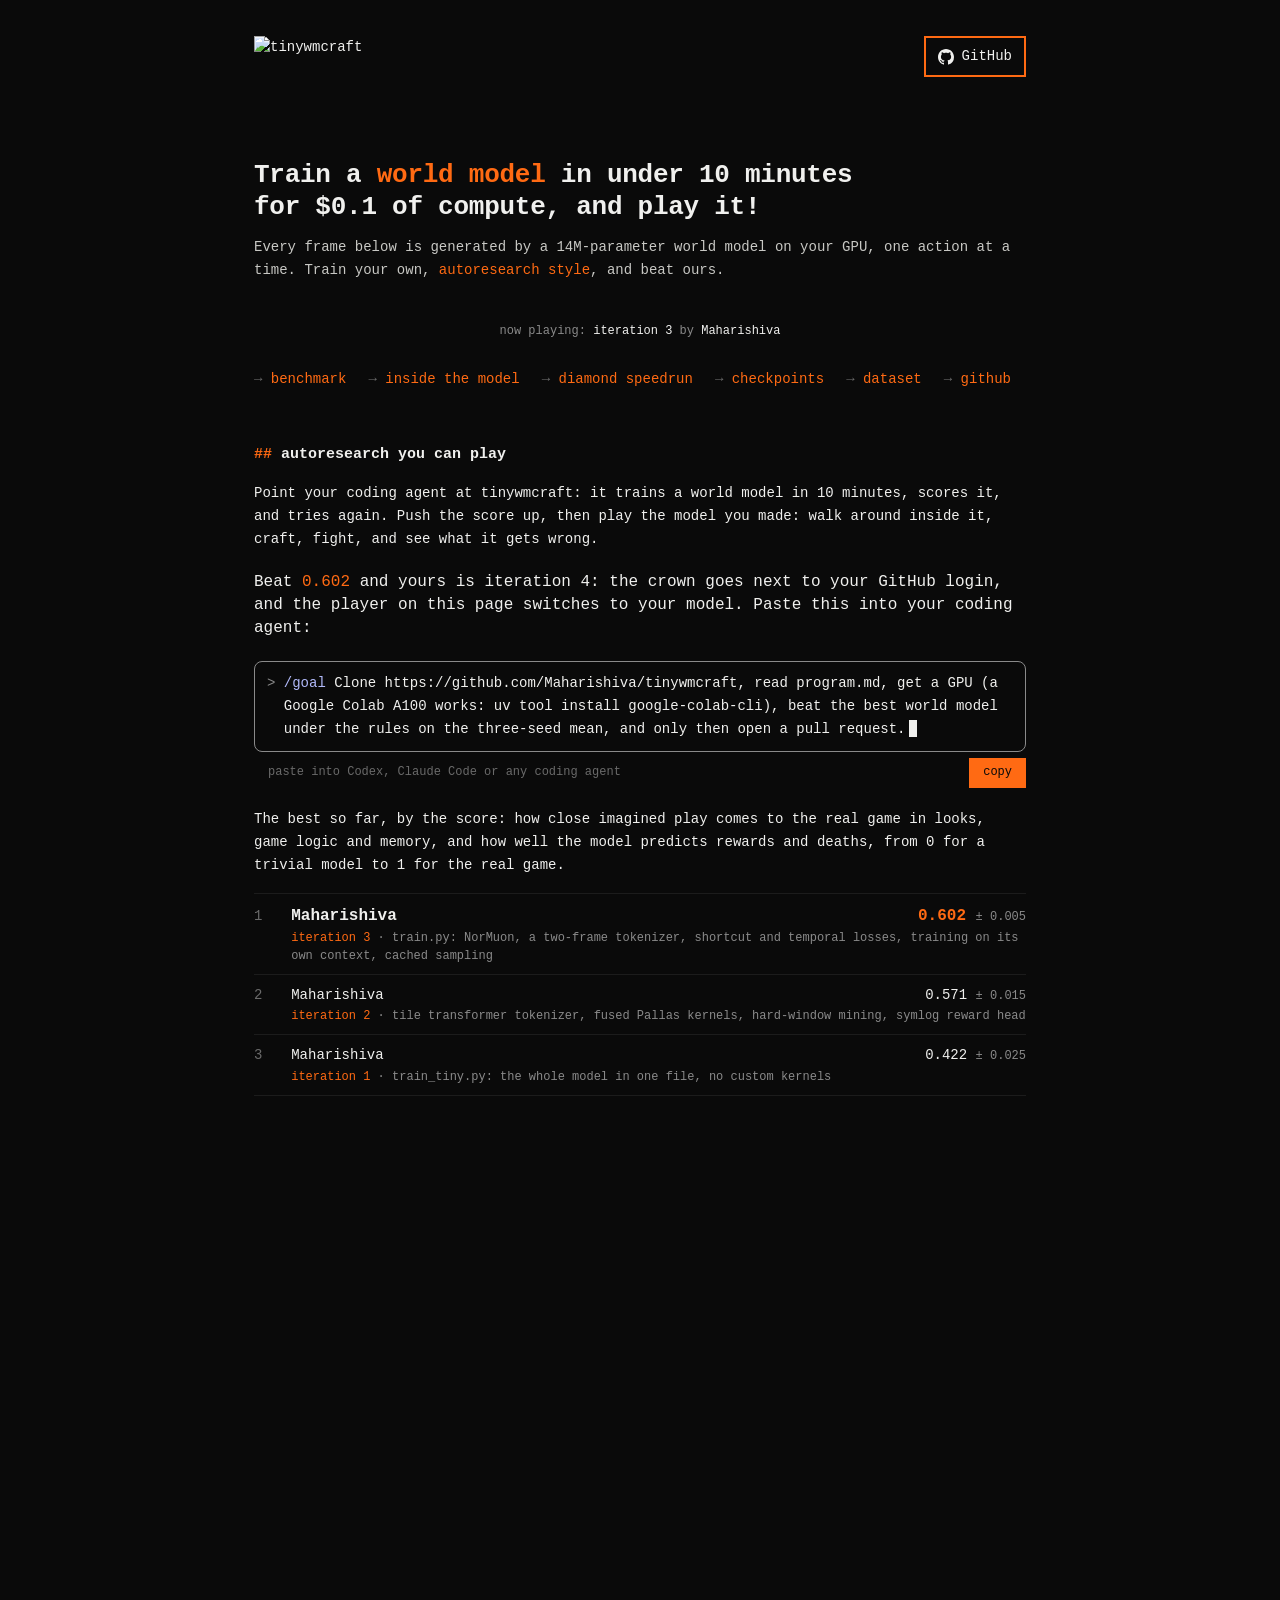
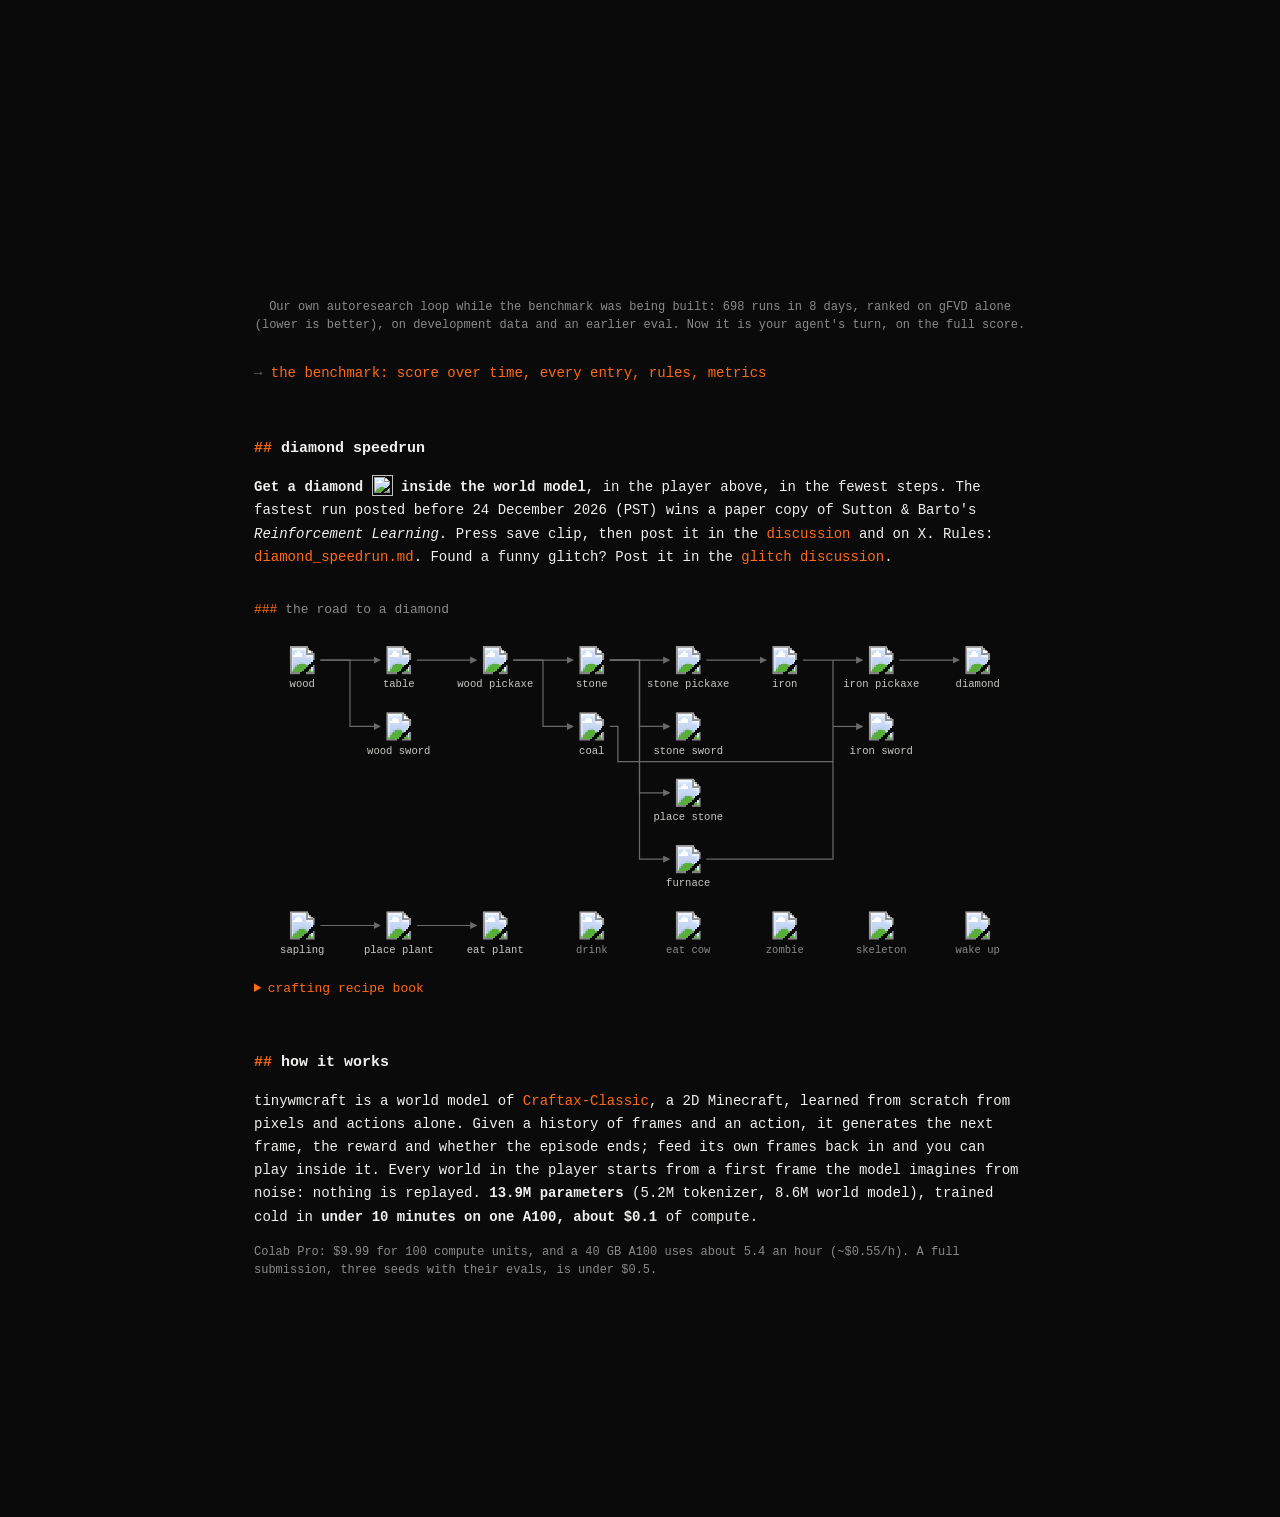
==== docs/index.html @ 0d246be1 "recipe bubble: just what it needs and what to stand next to, as icons; under the key when there is n" ====
<!doctype html>
<html lang="en"><head>
<meta charset="utf-8">
<meta name="viewport" content="width=device-width,initial-scale=1">
<title>tinywmcraft: train a world model in under 10 minutes for $0.1 of compute, and play it</title>
<meta name="description" content="An autoresearch benchmark you can play: train a 14M-parameter world model of Craftax, a 2D Minecraft, in under 10 minutes on one A100, beat the best score, then play inside it in your browser.">
<meta name="theme-color" content="#0a0a0a">
<meta name="color-scheme" content="dark">
<link rel="canonical" href="https://maharishiva.github.io/tinywmcraft/">
<link rel="icon" href="data:image/svg+xml,%3Csvg xmlns='http://www.w3.org/2000/svg' viewBox='0 0 3 3'%3E%3Crect width='3' height='3' fill='%230a0a0a'/%3E%3Crect x='1' y='1' width='1' height='1' fill='%23ff6a13'/%3E%3C/svg%3E">
<meta property="og:type" content="website">
<meta property="og:site_name" content="tinywmcraft">
<meta property="og:url" content="https://maharishiva.github.io/tinywmcraft/">
<meta property="og:title" content="Train a world model in under 10 minutes for $0.1 of compute, and play it!">
<meta property="og:description" content="A 14M-parameter world model of Craftax, a 2D Minecraft, learned from pixels and actions. Play it in your browser. Beat it in one 10-minute A100 run.">
<meta property="og:image" content="https://maharishiva.github.io/tinywmcraft/assets/card.png">
<meta property="og:image:width" content="1200">
<meta property="og:image:height" content="630">
<meta property="og:image:alt" content="Real Craftax on the left, the world model on the right, the action below">
<meta name="twitter:card" content="summary_large_image">
<meta name="twitter:title" content="Train a world model in under 10 minutes for $0.1 of compute, and play it!">
<meta name="twitter:description" content="A 14M-parameter world model of Craftax, a 2D Minecraft, learned from pixels and actions. Play it in your browser. Beat it in one 10-minute A100 run.">
<meta name="twitter:image" content="https://maharishiva.github.io/tinywmcraft/assets/card.png">
<meta name="twitter:image:alt" content="Real Craftax on the left, the world model on the right, the action below">
<link rel="stylesheet" href="play.css?v=4">
<style>
:root { --bg:#0a0a0a; --fg:#f0f0ee; --ink:#c8c8c4; --dim:#6a6a6a; --mid:#8a8a8a; --o:#ff6a13; --line:#1c1c1c; }
* { box-sizing:border-box; }
html { -webkit-text-size-adjust:100%; }
body { margin:0; background:var(--bg); color:var(--fg); font:14px/1.65 "JetBrains Mono","SF Mono",Menlo,Consolas,monospace; }
main { max-width:820px; margin:0 auto; padding:36px 24px 56px; }
a { color:var(--o); text-decoration:none; } a:hover { text-decoration:underline; }
header { position:relative; }
.gh { position:absolute; top:0; right:0; display:flex; align-items:center; gap:8px; padding:7px 12px; border:2px solid var(--o); color:var(--fg); text-decoration:none; }
.gh:hover { background:var(--o); color:var(--bg); text-decoration:none; }
.logo { width:600px; max-width:100%; height:auto; display:block; image-rendering:pixelated; }
h1 .o { color:var(--o); }
h1 { font-size:26px; line-height:1.25; margin:22px 0 12px; letter-spacing:-.01em; text-wrap:balance; }
.sub { margin:0 0 28px; color:var(--ink); }
h2 { font-size:15px; margin:52px 0 14px; scroll-margin-top:16px; }
h2::before { content:"## "; color:var(--o); }
h3 { font-size:13px; font-weight:normal; color:var(--mid); margin:30px 0 4px; }
h3::before { content:"### "; color:var(--o); }
p, ol, dl { margin:0 0 14px; }
code { color:var(--o); font-family:inherit; }
b { font-weight:700; }
.links { display:flex; flex-wrap:wrap; gap:4px 22px; margin:26px 0 8px; }
.links a::before, a.more::before { content:"→ "; color:var(--dim); }
a.more { display:inline-block; margin:6px 0 0; }
.cta { font-size:16px; line-height:1.45; margin:20px 0 12px; } .cta #best { color:var(--o); }
figure { margin:22px 0; }
figure img { display:block; max-width:100%; height:auto; margin:0 auto; }
figure.wide img { width:min(135%, calc(100vw - 32px)); max-width:none; margin-left:calc((100% - min(135%, 100vw - 32px)) / 2); }
img.ico { display:inline; width:21px; height:21px; vertical-align:-5px; image-rendering:pixelated; }
img.px { image-rendering:pixelated; }
figcaption, .note { color:var(--mid); font-size:12px; line-height:1.5; margin-top:8px; }
figcaption { text-align:center; text-wrap:balance; }
.tree { display:block; min-width:640px; width:100%; height:auto; margin:14px 0 6px; font-size:10.5px; }
.tree image { image-rendering:pixelated; }
.book { margin:10px 0 0; }
.book summary { cursor:pointer; color:var(--o); font-size:13px; }
.recipes { border-collapse:collapse; width:100%; margin:10px 0 0; font-size:13px; }
.recipes th { color:var(--mid); font-weight:normal; text-align:left; padding:4px 10px 4px 0; }
.recipes td { padding:4px 10px 4px 0; border-top:1px solid #222; vertical-align:middle; white-space:nowrap; }
.recipes td:last-child { white-space:normal; color:var(--mid); }
.recipes img { width:16px; height:16px; vertical-align:-3px; image-rendering:pixelated; }
.tree text { fill:var(--ink); text-anchor:middle; }
.tree .any text { fill:var(--mid); }
.tree .dep { fill:none; stroke:#6a6a6a; stroke-width:1.2; marker-end:url(#ah); }
.tree .wire { fill:none; stroke:#6a6a6a; stroke-width:1.2; }
.scroll { overflow-x:auto; -webkit-overflow-scrolling:touch; }
ol.top { list-style:none; padding:0; margin:16px 0 14px; border-top:1px solid var(--line); scroll-margin-top:16px; }
ol.top li { display:grid; grid-template-columns:3ch minmax(0,1fr) auto; gap:0 12px; align-items:baseline; padding:9px 0; border-bottom:1px solid var(--line); }
ol.top .r { color:var(--dim); }
ol.top .who { overflow:hidden; text-overflow:ellipsis; white-space:nowrap; }
ol.top .who a { color:var(--fg); }
ol.top .g { white-space:nowrap; font-variant-numeric:tabular-nums; }
ol.top .ch { grid-column:2 / 4; color:var(--mid); font-size:12px; line-height:1.5; }
ol.top .lead .who, ol.top .lead .g { font-size:16px; font-weight:700; }
ol.top .lead .g { color:var(--o); }
img.crown { width:24px; height:auto; margin-right:6px; vertical-align:-3px; image-rendering:pixelated; }
.np { margin:12px 0 0; text-align:center; color:var(--mid); font-size:12px; }
.np a { color:var(--fg); } .np img.crown { width:18px; margin-right:4px; }
.sd { color:var(--mid); font-weight:normal; font-size:12px; }
.cc { margin:20px 0; }
.cc-box { display:grid; grid-template-columns:2ch 1fr; border:1px solid #8a8a8a; border-radius:8px; padding:10px 12px; color:var(--fg); overflow-wrap:anywhere; }
.cc-gt { color:var(--mid); }
.cc-cmd { color:#b1b9f9; }
.cc-cur { display:inline-block; width:1ch; height:1.2em; margin-left:3px; vertical-align:text-bottom; background:var(--fg); animation:cc-blink 1.1s steps(1) infinite; }
@keyframes cc-blink { 50% { opacity:0; } }
@media (prefers-reduced-motion:reduce) { .cc-cur { animation:none; } }
.cc-foot { display:flex; justify-content:space-between; align-items:center; gap:12px; padding:6px 0 0 14px; color:var(--dim); font-size:12px; }
.cc-foot button { font:inherit; font-size:12px; color:var(--bg); background:var(--o); border:0; border-radius:0; padding:5px 14px; cursor:pointer; }
.cc-foot button:hover { background:var(--fg); }
footer { color:var(--dim); font-size:12px; margin-top:52px; padding-top:14px; border-top:1px solid var(--line); }
@media (max-width:820px) { main { overflow-x:clip; } }
@media (max-width:560px) {
  body { font-size:13.5px; }
  main { padding:24px 16px 44px; }
  .logo { width:100%; }
  .gh { position:static; display:inline-flex; margin-bottom:14px; }
  h1 { font-size:21px; margin-top:16px; }
  h2 { margin-top:40px; }
  ol.top .lead .who, ol.top .lead .g { font-size:15px; }
  }
</style>
</head>
<body><main>
<header>
<a class="gh" href="https://github.com/Maharishiva/tinywmcraft"><svg viewBox="0 0 16 16" width="16" height="16" aria-hidden="true"><path fill="currentColor" d="M8 0C3.58 0 0 3.58 0 8c0 3.54 2.29 6.53 5.47 7.59.4.07.55-.17.55-.38 0-.19-.01-.82-.01-1.49-2.01.37-2.53-.49-2.69-.94-.09-.23-.48-.94-.82-1.13-.28-.15-.68-.52-.01-.53.63-.01 1.08.58 1.23.82.72 1.21 1.87.87 2.33.66.07-.52.28-.87.51-1.07-1.78-.2-3.64-.89-3.64-3.95 0-.87.31-1.59.82-2.15-.08-.2-.36-1.02.08-2.12 0 0 .67-.21 2.2.82.64-.18 1.32-.27 2-.27.68 0 1.36.09 2 .27 1.53-1.04 2.2-.82 2.2-.82.44 1.1.16 1.92.08 2.12.51.56.82 1.27.82 2.15 0 3.07-1.87 3.75-3.65 3.95.29.25.54.73.54 1.48 0 1.07-.01 1.93-.01 2.2 0 .21.15.46.55.38A8.013 8.013 0 0016 8c0-4.42-3.58-8-8-8z"/></svg><span>GitHub</span></a>
<img class="logo" src="assets/logo-dark.png" alt="tinywmcraft" width="2140" height="360">
<h1>Train a <span class="o">world model</span> in under 10 minutes for $0.1 of compute, and play it!</h1>
<p class="sub">Every frame below is generated by a 14M-parameter world model on your GPU, one action at a time. Train your own, <a href="#autoresearch">autoresearch style</a>, and beat ours.</p>
</header>

<div id="play"></div>
<script type="module" src="play.js?v=4"></script>
<p class="np" id="np">now playing: <a href="https://github.com/Maharishiva/tinywmcraft/blob/8538aa5/train.py">iteration 3</a> by <img class="crown" src="icons/crown.png" alt="crown" onerror="this.remove()"><a href="https://github.com/Maharishiva">Maharishiva</a></p>

<nav class="links">
<a href="benchmark.html">benchmark</a>
<a href="model.html">inside the model</a>
<a href="#speedrun">diamond speedrun</a>
<a href="https://huggingface.co/maharishiva/tinywmcraft-v3">checkpoints</a>
<a data-dataset href="#">dataset</a>
<a href="https://github.com/Maharishiva/tinywmcraft">github</a>
</nav>

<!--{autoresearch-->
<h2 id="autoresearch">autoresearch you can play</h2>
<p>Point your coding agent at tinywmcraft: it trains a world model in 10 minutes, scores it, and tries again. Push the score up, then play the model you made: walk around inside it, craft, fight, and see what it gets wrong.</p>
<p class="cta">Beat <span id="best">0.562</span> and yours is iteration <span id="next">4</span>: the crown goes next to your GitHub login, and the player on this page switches to your model. Paste this into your coding agent:</p>
<div class="cc">
<div class="cc-box"><span class="cc-gt">&gt;</span><span><span id="prompt"><span class="cc-cmd">/goal</span> Clone https://github.com/Maharishiva/tinywmcraft, read program.md, get a GPU (a Google Colab A100 works: uv tool install google-colab-cli), beat the best world model under the rules on the three-seed mean, and only then open a pull request.</span><span class="cc-cur" aria-hidden="true"></span></span></div>
<div class="cc-foot"><span>paste into Codex, Claude Code or any coding agent</span><button type="button" id="copy">copy</button></div>
</div>
<p>The best so far, by the score: how close imagined play comes to the real game in looks, game logic and memory, and how well the model predicts rewards and deaths, from 0 for a trivial model to 1 for the real game.</p>
<ol class="top" id="benchmark">
<li class="lead"><span class="r">1</span><span class="who"><img class="crown" src="icons/crown.png" alt="crown" onerror="this.remove()"><a href="https://github.com/Maharishiva">Maharishiva</a></span><span class="g">0.562 <span class="sd">± 0.017</span></span><span class="ch"><a href="https://github.com/Maharishiva/tinywmcraft/blob/8538aa5/train.py">iteration 3</a> · train.py: clean/masked/noised tokenizer, flow matching + shortcut loss, Muon, two fused kernels, 1/8 game-start windows</span></li>
<li><span class="r">2</span><span class="who"><a href="https://github.com/Maharishiva">Maharishiva</a></span><span class="g">0.463 <span class="sd">± 0.023</span></span><span class="ch"><a href="https://github.com/Maharishiva/tinywmcraft/blob/80b1c34/train.py">iteration 2</a> · tile transformer tokenizer, fused Pallas kernels, hard-window mining, symlog reward head</span></li>
<li><span class="r">3</span><span class="who"><a href="https://github.com/Maharishiva">Maharishiva</a></span><span class="g">0.287 <span class="sd">± 0.019</span></span><span class="ch"><a href="https://github.com/Maharishiva/tinywmcraft/blob/23e6515/train_tiny.py">iteration 1</a> · train_tiny.py: the whole model in 178 lines, no custom kernels</span></li>
</ol>
<figure><picture><source media="(max-width:560px)" srcset="assets/autoresearch_phone.svg" width="358" height="270"><img src="assets/autoresearch.svg" alt="gFVD of 698 training runs over 8 days: the accepted recipe steps down from 61.3 to 42.5" width="772" height="350" loading="lazy"></picture>
<figcaption>Our own autoresearch loop while the benchmark was being built: 698 runs in 8 days, ranked on gFVD alone (lower is better), on development data and an earlier eval. Now it is your agent's turn, on the full score.</figcaption></figure>
<a class="more" href="benchmark.html">the benchmark: score over time, every entry, rules, metrics</a>
<!--autoresearch}-->

<!--{challenge-->
<h2 id="speedrun"><a id="challenge"></a>diamond speedrun</h2>
<p><b>Get a diamond <img class="ico" src="icons/diamond.png" alt=""> inside the world model</b>, in the player above, in the fewest steps. The fastest run posted before 24 December 2026 (PST) wins a paper copy of Sutton &amp; Barto's <i>Reinforcement Learning</i>. Press save clip, then post it in the <a href="https://github.com/Maharishiva/tinywmcraft/discussions/9">discussion</a> and on X. Rules: <a href="https://github.com/Maharishiva/tinywmcraft/blob/main/diamond_speedrun.md">diamond_speedrun.md</a>. Found a funny glitch? Post it in the <a href="https://github.com/Maharishiva/tinywmcraft/discussions/10">glitch discussion</a>.</p>
<h3 id="achievements">the road to a diamond</h3>
<div class="scroll"><svg class="tree" viewBox="0 0 768 322" role="img" aria-label="The 22 achievements of Craftax-Classic and what each one needs">
<defs><marker id="ah" viewBox="0 0 6 6" refX="5" refY="3" markerWidth="6" markerHeight="6" orient="auto"><path d="M0,0L6,3L0,6z" fill="#6a6a6a"/></marker></defs>
<path class="dep" d="M66,22H125"/>
<path class="dep" d="M66,22H95.5V88H125"/>
<path class="dep" d="M162,22H221"/>
<path class="dep" d="M258,22H317"/>
<path class="dep" d="M258,22H287.5V88H317"/>
<path class="dep" d="M354,22H413"/>
<path class="dep" d="M354,22H383.5V88H413"/>
<path class="dep" d="M354,22H383.5V154H413"/>
<path class="dep" d="M354,22H383.5V220H413"/>
<path class="dep" d="M450,22H509"/>
<path class="dep" d="M642,22H701"/>
<path class="dep" d="M66,286H125"/>
<path class="dep" d="M162,286H221"/>
<path class="wire" d="M546,22H576"/>
<path class="wire" d="M354,88H362V123H576"/>
<path class="wire" d="M450,220H576V22"/>
<path class="dep" d="M576,22H605"/>
<path class="dep" d="M576,88H605"/>
<g><image href="icons/wood.png" x="34" y="8" width="28" height="28"/><text x="48" y="49">wood</text></g>
<g><image href="icons/place_table.png" x="130" y="8" width="28" height="28"/><text x="144" y="49">table</text></g>
<g><image href="icons/make_wood_sword.png" x="130" y="74" width="28" height="28"/><text x="144" y="115">wood sword</text></g>
<g><image href="icons/make_wood_pickaxe.png" x="226" y="8" width="28" height="28"/><text x="240" y="49">wood pickaxe</text></g>
<g><image href="icons/stone.png" x="322" y="8" width="28" height="28"/><text x="336" y="49">stone</text></g>
<g><image href="icons/coal.png" x="322" y="74" width="28" height="28"/><text x="336" y="115">coal</text></g>
<g><image href="icons/make_stone_pickaxe.png" x="418" y="8" width="28" height="28"/><text x="432" y="49">stone pickaxe</text></g>
<g><image href="icons/make_stone_sword.png" x="418" y="74" width="28" height="28"/><text x="432" y="115">stone sword</text></g>
<g><image href="icons/place_stone.png" x="418" y="140" width="28" height="28"/><text x="432" y="181">place stone</text></g>
<g><image href="icons/place_furnace.png" x="418" y="206" width="28" height="28"/><text x="432" y="247">furnace</text></g>
<g><image href="icons/iron.png" x="514" y="8" width="28" height="28"/><text x="528" y="49">iron</text></g>
<g><image href="icons/make_iron_pickaxe.png" x="610" y="8" width="28" height="28"/><text x="624" y="49">iron pickaxe</text></g>
<g><image href="icons/make_iron_sword.png" x="610" y="74" width="28" height="28"/><text x="624" y="115">iron sword</text></g>
<g><image href="icons/diamond.png" x="706" y="8" width="28" height="28"/><text x="720" y="49">diamond</text></g>
<g><image href="icons/sapling.png" x="34" y="272" width="28" height="28"/><text x="48" y="313">sapling</text></g>
<g><image href="icons/place_plant.png" x="130" y="272" width="28" height="28"/><text x="144" y="313">place plant</text></g>
<g><image href="icons/eat_plant.png" x="226" y="272" width="28" height="28"/><text x="240" y="313">eat plant</text></g>
<g class="any"><image href="icons/drink.png" x="322" y="272" width="28" height="28"/><text x="336" y="313">drink</text></g>
<g class="any"><image href="icons/cow.png" x="418" y="272" width="28" height="28"/><text x="432" y="313">eat cow</text></g>
<g class="any"><image href="icons/zombie.png" x="514" y="272" width="28" height="28"/><text x="528" y="313">zombie</text></g>
<g class="any"><image href="icons/skeleton.png" x="610" y="272" width="28" height="28"/><text x="624" y="313">skeleton</text></g>
<g class="any"><image href="icons/sleep.png" x="706" y="272" width="28" height="28"/><text x="720" y="313">wake up</text></g>
</svg></div>
<details class="book"><summary>crafting recipe book</summary>
<table class="recipes"><thead><tr><th>make</th><th>needs</th><th>where</th></tr></thead><tbody>
<tr><td><img src="icons/place_table.png" alt="place_table"> table</td><td>2 <img src="icons/wood.png" alt="wood"></td><td>on an open tile</td></tr>
<tr><td><img src="icons/make_wood_pickaxe.png" alt="make_wood_pickaxe"> wood pickaxe</td><td>1 <img src="icons/wood.png" alt="wood"></td><td>next to a table; mines stone and coal</td></tr>
<tr><td><img src="icons/make_wood_sword.png" alt="make_wood_sword"> wood sword</td><td>1 <img src="icons/wood.png" alt="wood"></td><td>next to a table</td></tr>
<tr><td><img src="icons/make_stone_pickaxe.png" alt="make_stone_pickaxe"> stone pickaxe</td><td>1 <img src="icons/wood.png" alt="wood"> 1 <img src="icons/stone.png" alt="stone"></td><td>next to a table; mines iron</td></tr>
<tr><td><img src="icons/make_stone_sword.png" alt="make_stone_sword"> stone sword</td><td>1 <img src="icons/wood.png" alt="wood"> 1 <img src="icons/stone.png" alt="stone"></td><td>next to a table</td></tr>
<tr><td><img src="icons/place_furnace.png" alt="place_furnace"> furnace</td><td>1 <img src="icons/stone.png" alt="stone"></td><td>on an open tile</td></tr>
<tr><td><img src="icons/make_iron_pickaxe.png" alt="make_iron_pickaxe"> iron pickaxe</td><td>1 <img src="icons/wood.png" alt="wood"> 1 <img src="icons/stone.png" alt="stone"> 1 <img src="icons/coal.png" alt="coal"> 1 <img src="icons/iron.png" alt="iron"></td><td>next to a table and a furnace; mines diamonds</td></tr>
<tr><td><img src="icons/make_iron_sword.png" alt="make_iron_sword"> iron sword</td><td>1 <img src="icons/wood.png" alt="wood"> 1 <img src="icons/stone.png" alt="stone"> 1 <img src="icons/coal.png" alt="coal"> 1 <img src="icons/iron.png" alt="iron"></td><td>next to a table and a furnace</td></tr>
<tr><td><img src="icons/place_stone.png" alt="place_stone"> place stone</td><td>1 <img src="icons/stone.png" alt="stone"></td><td>on grass, sand, path, water or lava</td></tr>
<tr><td><img src="icons/place_plant.png" alt="place_plant"> plant</td><td>1 <img src="icons/sapling.png" alt="sapling"></td><td>on grass</td></tr>
</tbody></table>
<p class="note">Wood comes from trees by hand, saplings from grass (1 hit in 10); stone and coal need a wood pickaxe, iron a stone pickaxe, diamonds an iron pickaxe. "Next to" is one of the 8 tiles around you. These are the real game's rules: the world model learned them from pixels and does not always keep them. In the real game, the first unlock of each of the 22 achievements is worth +1.</p>
</details>
<!--challenge}-->

<!--{how-->
<h2 id="how">how it works</h2>
<p>tinywmcraft is a world model of <a href="https://github.com/MichaelTMatthews/Craftax">Craftax-Classic</a>, a 2D Minecraft, learned from scratch from pixels and actions alone. Given a history of frames and an action, it generates the next frame, the reward and whether the episode ends; feed its own frames back in and you can play inside it. Every world in the player starts from a first frame the model imagines from noise: nothing is replayed. <b>13.9M parameters</b> (5.2M tokenizer, 8.6M world model), trained cold in <b>under 10 minutes on one A100, about $0.1</b> of compute.</p>
<p class="note">Colab Pro: $9.99 for 100 compute units, and a 40 GB A100 uses about 5.4 an hour (~$0.55/h). A full submission, three seeds with their evals, is under $0.5.</p>
<figure class="wide"><picture><source media="(max-width:560px)" srcset="assets/architecture_v1.gif" width="540" height="877"><img class="px" src="assets/architecture.gif" alt="Frames go through the encoder to 4×4×32 latents, the world model denoises the newest latent in eight steps conditioned on the action, and the decoder shows the frame at every step" width="1200" height="400"></picture><figcaption>What runs on every action. No game engine and no game state: the encoder turns past frames into 4×4×32 latents, the world model denoises the next latent in eight steps conditioned on your action, and the decoder draws it.</figcaption></figure>
<a class="more" href="model.html">inside the model: tokenizer, losses, optimizer, kernels, sampling</a>
<!--how}-->

<footer>MIT license · <a href="https://github.com/Maharishiva/tinywmcraft">github</a> · <a href="benchmark.html">benchmark</a> · <a href="model.html">inside the model</a> · <a href="https://huggingface.co/maharishiva/tinywmcraft-v3">checkpoints</a> · <a data-dataset href="#">dataset</a></footer>
</main>
<script>
const HF_DATASET = "https://huggingface.co/datasets/maharishiva/tinywmcraft-v3";   // the dataset repo, behind every "dataset" link
const $ = s => document.querySelector(s);
for (const el of document.querySelectorAll("a[data-dataset]")) el.href = HF_DATASET;
const esc = s => String(s ?? "").replace(/[&<>"]/g, c => ({ "&": "&amp;", "<": "&lt;", ">": "&gt;", '"': "&quot;" })[c]);
const url = u => /^https:\/\//.test(u || "") ? esc(u) : "";
const num = v => typeof v === "number";
const fx = (v, d) => num(v) ? (v + 1e-9).toFixed(d) : v == null ? "–" : esc(v);   // half up: 2.05 is 2.1; TBD stays TBD
const a = (u, text) => url(u) ? `<a href="${url(u)}">${esc(text)}</a>` : esc(text);
const CROWN = '<img class="crown" src="icons/crown.png" alt="crown" onerror="this.remove()">';

function top3(rows) {  // the three best scores, the best one with the crown
  const best = rows.filter(r => num(r.score)).sort((p, q) => q.score - p.score).slice(0, 3);
  if (!best.length) return;
  $("#benchmark").innerHTML = best.map((r, i) => `<li${i ? "" : ' class="lead"'}><span class="r">${i + 1}</span>` +
    `<span class="who">${i ? "" : CROWN}${a("https://github.com/" + encodeURIComponent(r.author || ""), r.author)}</span>` +
    `<span class="g">${fx(r.score, 3)}${num(r.score_sd) ? ` <span class="sd">± ${fx(r.score_sd, 3)}</span>` : ""}</span>` +
    `<span class="ch">${a(r.code, "iteration " + r.n)} · ${esc(r.change)}</span></li>`).join("");
  $("#np").innerHTML = `now playing: ${a(best[0].code, "iteration " + best[0].n)} by ${CROWN}${a("https://github.com/" + encodeURIComponent(best[0].author || ""), best[0].author)}`;
  $("#best").textContent = fx(best[0].score, 3);
  $("#next").textContent = Math.max(...rows.map(r => r.n)) + 1;
}

fetch("records.jsonl").then(r => r.ok ? r.text() : Promise.reject(r.status)).then(text => {
  top3(text.split("\n").filter(l => l.trim()).map(l => JSON.parse(l)));
}).catch(() => {});   // the list in the page stays

$("#copy").addEventListener("click", async e => {  // the prompt to the clipboard; a selection where the clipboard is blocked
  const text = $("#prompt").textContent.trim(), btn = e.currentTarget;
  try { await navigator.clipboard.writeText(text); }
  catch { const r = document.createRange(); r.selectNodeContents($("#prompt")); getSelection().removeAllRanges(); getSelection().addRange(r); document.execCommand("copy"); }
  btn.textContent = "copied"; setTimeout(() => btn.textContent = "copy", 1500);
});
</script>
</body></html>
---- docs/play.css ----
#play { display: flex; gap: 16px; justify-content: center; align-items: flex-start; color: #f0f0ee;
  font: 12px/1.4 "JetBrains Mono", "SF Mono", Menlo, Consolas, monospace; touch-action: manipulation;
  user-select: none; -webkit-user-select: none; -webkit-touch-callout: none; -webkit-tap-highlight-color: transparent; }
#play .view { position: relative; }
#play canvas { display: block; width: 100%; image-rendering: pixelated; cursor: pointer; }
#play canvas.meta { position: absolute; pointer-events: none; }   /* the seed and step in the score strip, placed by play.js */
#play .msg { position: absolute; inset: 0; box-sizing: border-box; padding: 16px;
  display: flex; flex-direction: column; align-items: center; justify-content: center; gap: 12px; text-align: center;
  background: #0a0a0add; }
#play .msg:empty { display: none; }
#play .msg b { font-size: 16px; font-weight: normal; }
#play .msg:has(.end) { justify-content: flex-start; background: none; }
#play .end { display: flex; flex-wrap: wrap; justify-content: center; gap: 8px; margin-top: calc(34 * var(--px, 5px)); }
#play .msg span { color: #8a8a8a; font-size: 11px; }
#play .msg .demo { position: relative; width: 100%; max-width: 560px; }   /* no WebGPU: play.gif instead of the game, */
#play .msg .demo img { display: block; width: 100%; height: auto; }   /* the reason on a band across it */
#play .msg .demo b { position: absolute; left: 0; right: 0; top: 50%; transform: translateY(-50%); padding: 8px;
  background: #0a0a0acc; }
#play .msg button { height: 48px; padding: 0 10px; font: inherit; color: inherit; background: #1c1c1e;
  border: 2px solid #3a3a3e; border-radius: 0; cursor: pointer; }
#play .msg .hot { background: #ff6a13; border-color: #ff6a13; color: #0a0a0a; }
#play .prog { width: 70%; height: 10px; padding: 2px; border: 2px solid #3a3a3e; }
#play .prog i { display: block; height: 100%; background: #ff6a13; }
#play .prog.wait i { animation: blink 1s steps(2) infinite; }
@keyframes blink { 50% { opacity: .35; } }
#play .st { margin-top: 8px; min-height: 1.4em; color: #6a6a6a; font-size: 11px; }
#play .st:empty { display: none; }
#play .st.hot { color: #ff6a13; }

/* every control is a .key: the movement keys, the action keys, the clip buttons, one game pixel of border */
#play .keys, #play .acts, #play .btns { display: grid; position: relative; transition: opacity .2s; }
#play .side { display: flex; flex-direction: column; }
#play.off .keys, #play.off .side { opacity: .15; pointer-events: none; }
#play .key { position: relative; display: flex; align-items: center; justify-content: center; box-sizing: border-box;
  margin: 0; padding: 0; background: #1c1c1e; border: var(--px, 2px) solid #3a3a3e; border-radius: 0; cursor: pointer; }
#play .key:active { background: #3a3a3e; }
#play .key.on { background: #ff6a13; border-color: #ff6a13; }
#play .key.on img.px { filter: brightness(0); }   /* dark labels on orange, as under the frame */
#play img { width: calc(7 * var(--px, 5px)); height: calc(7 * var(--px, 5px)); image-rendering: pixelated; }
#play img.px { width: auto; }
#play img.k { position: absolute; right: 3px; bottom: 3px; }
@media (hover: hover) { #play button.key:hover { border-color: #ff6a13; } }
@media (hover: none) { #play img.k { display: none; } }

#play [hidden] { display: none !important; }

/* the tutorial (tutorial.js): an outline that pulses on the target, and a big bubble with a pointer next to it (look a) or
   one caption over the top of the frame (look b); a small way out on the empty corner of the inventory strip */
#play { position: relative; }
#play .coach { position: absolute; inset: 0; z-index: 5; pointer-events: none; }
#play .coach .ring { position: absolute; box-sizing: border-box; display: flex; align-items: center; justify-content: center;
  border: 3px solid #ff6a13; color: #fff; font-weight: bold; line-height: 1; text-shadow: 0 0 3px #000, 0 0 6px #000;
  animation: pulse 1s ease-in-out infinite; }
#play .coach .ring.flash { animation: flash .6s steps(2) 3, pulse 1s ease-in-out 1.8s infinite; }
@keyframes pulse { 0%, 100% { box-shadow: 0 0 0 0 #ff6a13cc; } 50% { box-shadow: 0 0 0 6px #ff6a1300; border-color: #ffb07a; } }
@keyframes flash { 0% { background: #ff6a1366; border-color: #fff; } 50% { background: none; border-color: #ff6a13; } }
#play .coach .bub { position: absolute; box-sizing: border-box; padding: 9px 14px; background: #ff6a13; color: #0a0a0a;
  font-size: 22px; font-weight: bold; line-height: 1.2; white-space: nowrap; box-shadow: 0 3px 0 #0a0a0a88; }
#play .coach .bub img { width: 1.1em; height: 1.1em; vertical-align: -.15em; }
#play .coach .bub::after { content: ""; position: absolute; border: 9px solid transparent; }
#play .coach .bub.top::after { top: 100%; left: var(--ax); margin-left: -9px; border-top-color: #ff6a13; }
#play .coach .bub.bottom::after { bottom: 100%; left: var(--ax); margin-left: -9px; border-bottom-color: #ff6a13; }
#play .coach .bub.left::after { left: 100%; top: var(--ay); margin-top: -9px; border-left-color: #ff6a13; }
#play .coach .bub.right::after { right: 100%; top: var(--ay); margin-top: -9px; border-right-color: #ff6a13; }
#play .coach .bub.cap { display: flex; align-items: center; justify-content: center; padding: 4px 10px; text-align: center;
  white-space: normal; box-shadow: none; }
#play .coach .bub.cap::after { display: none; }
#play .coach.recipe .bub { font-size: 18px; line-height: 1.5; text-align: left; }
#play .coach.recipe .ring { animation: none; }
#play .coach .skip { position: absolute; pointer-events: auto; padding: 4px 8px; font: inherit; font-size: 12px; color: #aaaaa8;
  background: #0a0a0acc; border: 1px solid #3a3a3e; border-radius: 0; cursor: pointer; }

/* over the game: the diamond moment, and the sleep being skipped */
#play .banner { position: absolute; left: 0; right: 0; top: 18%; z-index: 4; display: flex; flex-direction: column; pointer-events: none;
  align-items: center; gap: 10px; padding: 14px 8px; background: #0a0a0acc; text-align: center; }
#play .banner b { display: block; line-height: 0; }
#play .banner.zzz b { line-height: 1.2; text-shadow: 0 2px 6px #000; }
#play .banner.gem { top: 0; gap: 8px; padding: 8px; }
#play .banner span { font-size: 17px; font-weight: bold; }
#play .banner.zzz { top: 0; bottom: 0; justify-content: center; background: #0a0a2a99; }
#play .banner.zzz b { color: #f0f0ee; font-weight: normal; font-size: 26px; }
#play .banner button { pointer-events: auto; height: 44px; padding: 0 14px; font: inherit; font-size: 15px; color: inherit; background: #1c1c1e;
  border: 2px solid #3a3a3e; border-radius: 0; cursor: pointer; }
#play .banner .hot { background: #ff6a13; border-color: #ff6a13; color: #0a0a0a; }

@media (max-width: 700px) {
  #play { flex-direction: column; align-items: center; gap: var(--px, 4px); }
  #play .coach .bub { font-size: 20px; }
  #play .msg .demo b { padding: 8px 4px; font-size: 14px; }   /* one line on a phone */
}
#play .key.cue, #play .key.glow { animation: cue 1s ease-in-out infinite; }
@keyframes cue { 50% { border-color: #ff6a13; } }
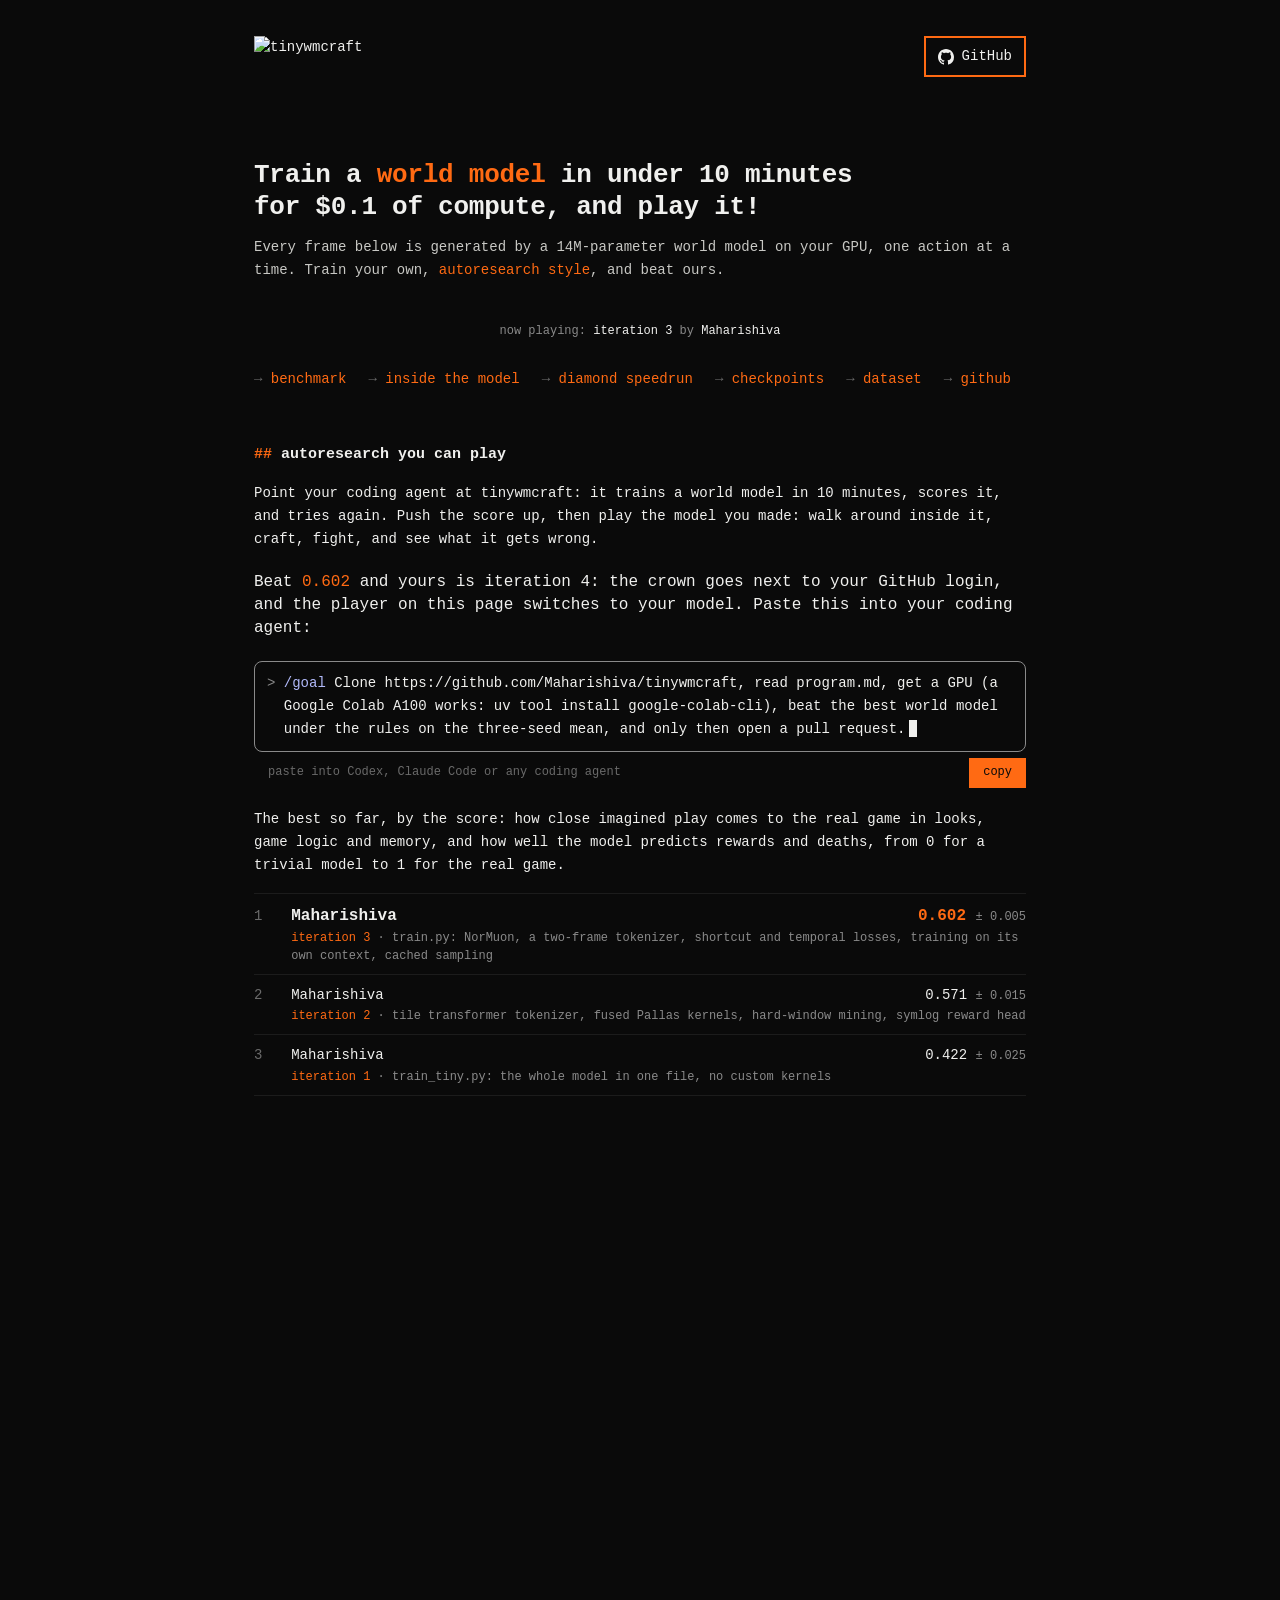
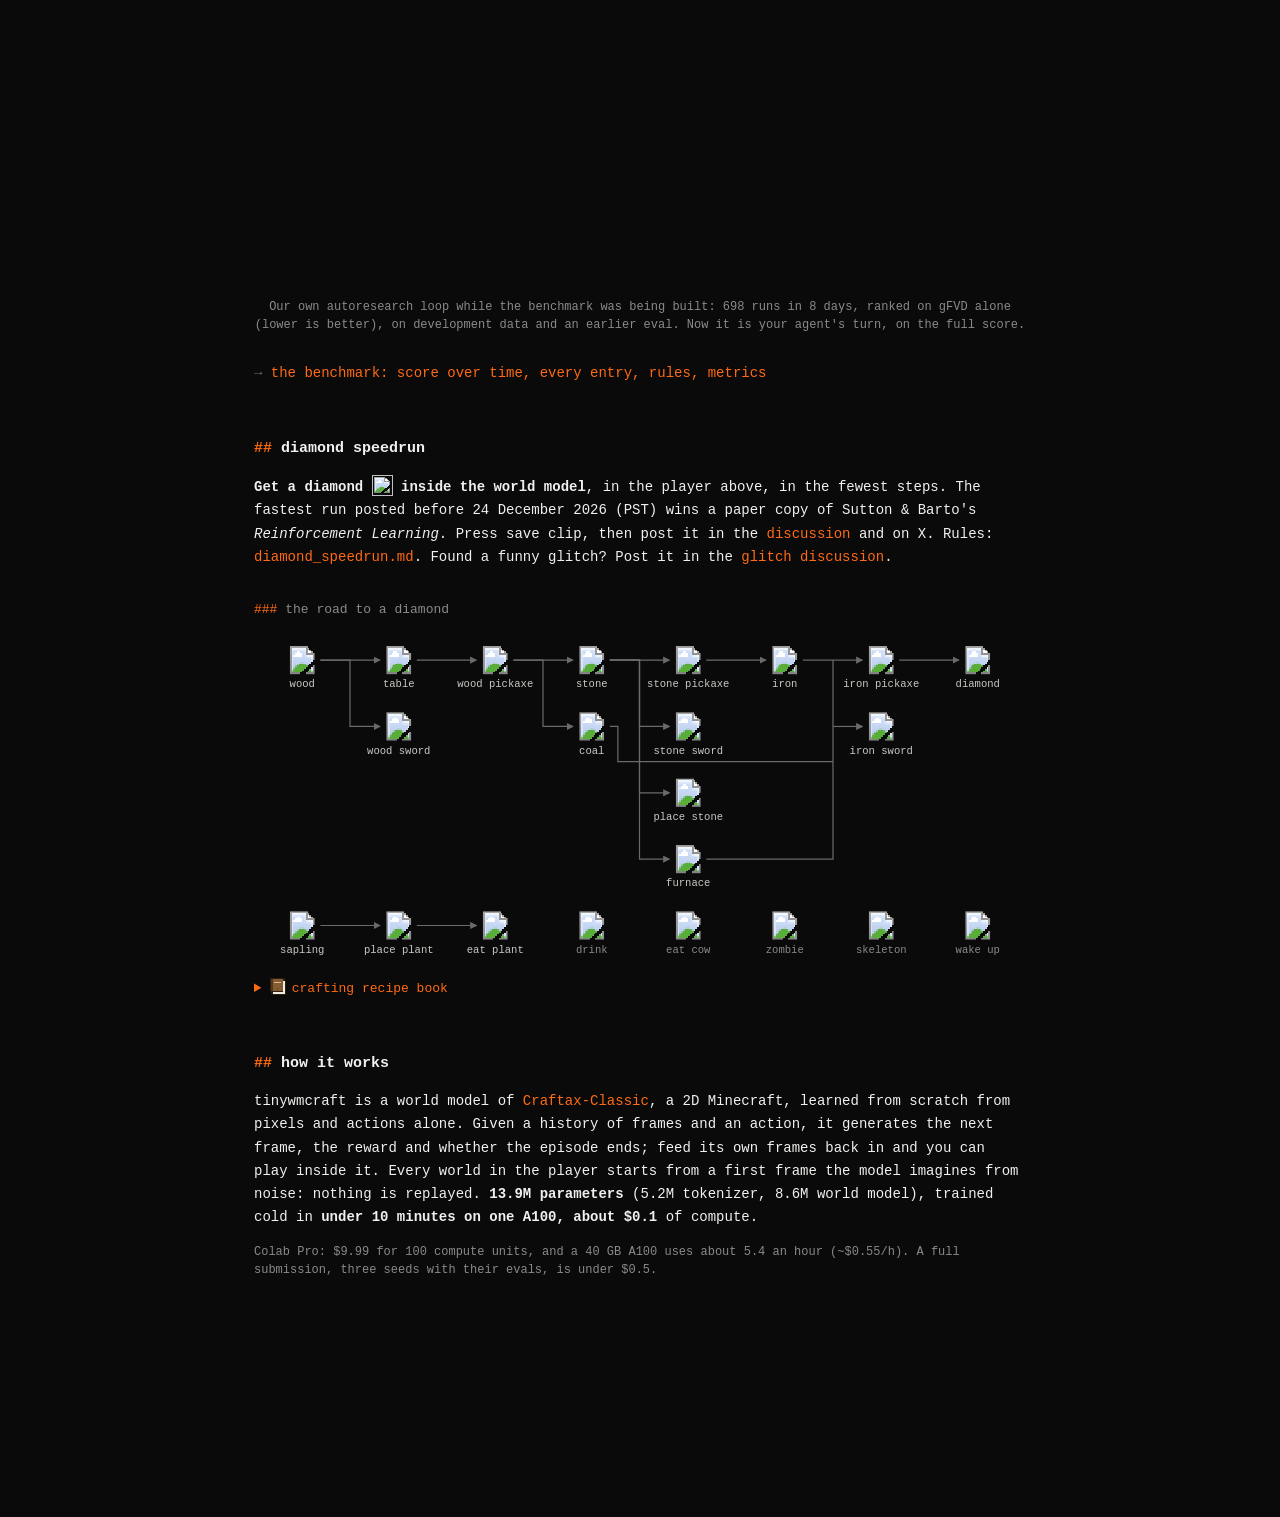
==== commit 48165141: "recipe book: a pixel book icon in front of it" ====
--- a/docs/index.html
+++ b/docs/index.html
@@ -59,6 +59,7 @@
 .tree image { image-rendering:pixelated; }
 .book { margin:10px 0 0; }
 .book summary { cursor:pointer; color:var(--o); font-size:13px; }
+.book summary .bk { width:16px; height:auto; margin:0 6px 0 2px; vertical-align:-3px; image-rendering:pixelated; }
 .recipes { border-collapse:collapse; width:100%; margin:10px 0 0; font-size:13px; }
 .recipes th { color:var(--mid); font-weight:normal; text-align:left; padding:4px 10px 4px 0; }
 .recipes td { padding:4px 10px 4px 0; border-top:1px solid #222; vertical-align:middle; white-space:nowrap; }
@@ -192,7 +193,7 @@
 <g class="any"><image href="icons/skeleton.png" x="610" y="272" width="28" height="28"/><text x="624" y="313">skeleton</text></g>
 <g class="any"><image href="icons/sleep.png" x="706" y="272" width="28" height="28"/><text x="720" y="313">wake up</text></g>
 </svg></div>
-<details class="book"><summary>crafting recipe book</summary>
+<details class="book"><summary><img class="bk" src="icons/book.png" alt="">crafting recipe book</summary>
 <table class="recipes"><thead><tr><th>make</th><th>needs</th><th>where</th></tr></thead><tbody>
 <tr><td><img src="icons/place_table.png" alt="place_table"> table</td><td>2 <img src="icons/wood.png" alt="wood"></td><td>on an open tile</td></tr>
 <tr><td><img src="icons/make_wood_pickaxe.png" alt="make_wood_pickaxe"> wood pickaxe</td><td>1 <img src="icons/wood.png" alt="wood"></td><td>next to a table; mines stone and coal</td></tr>
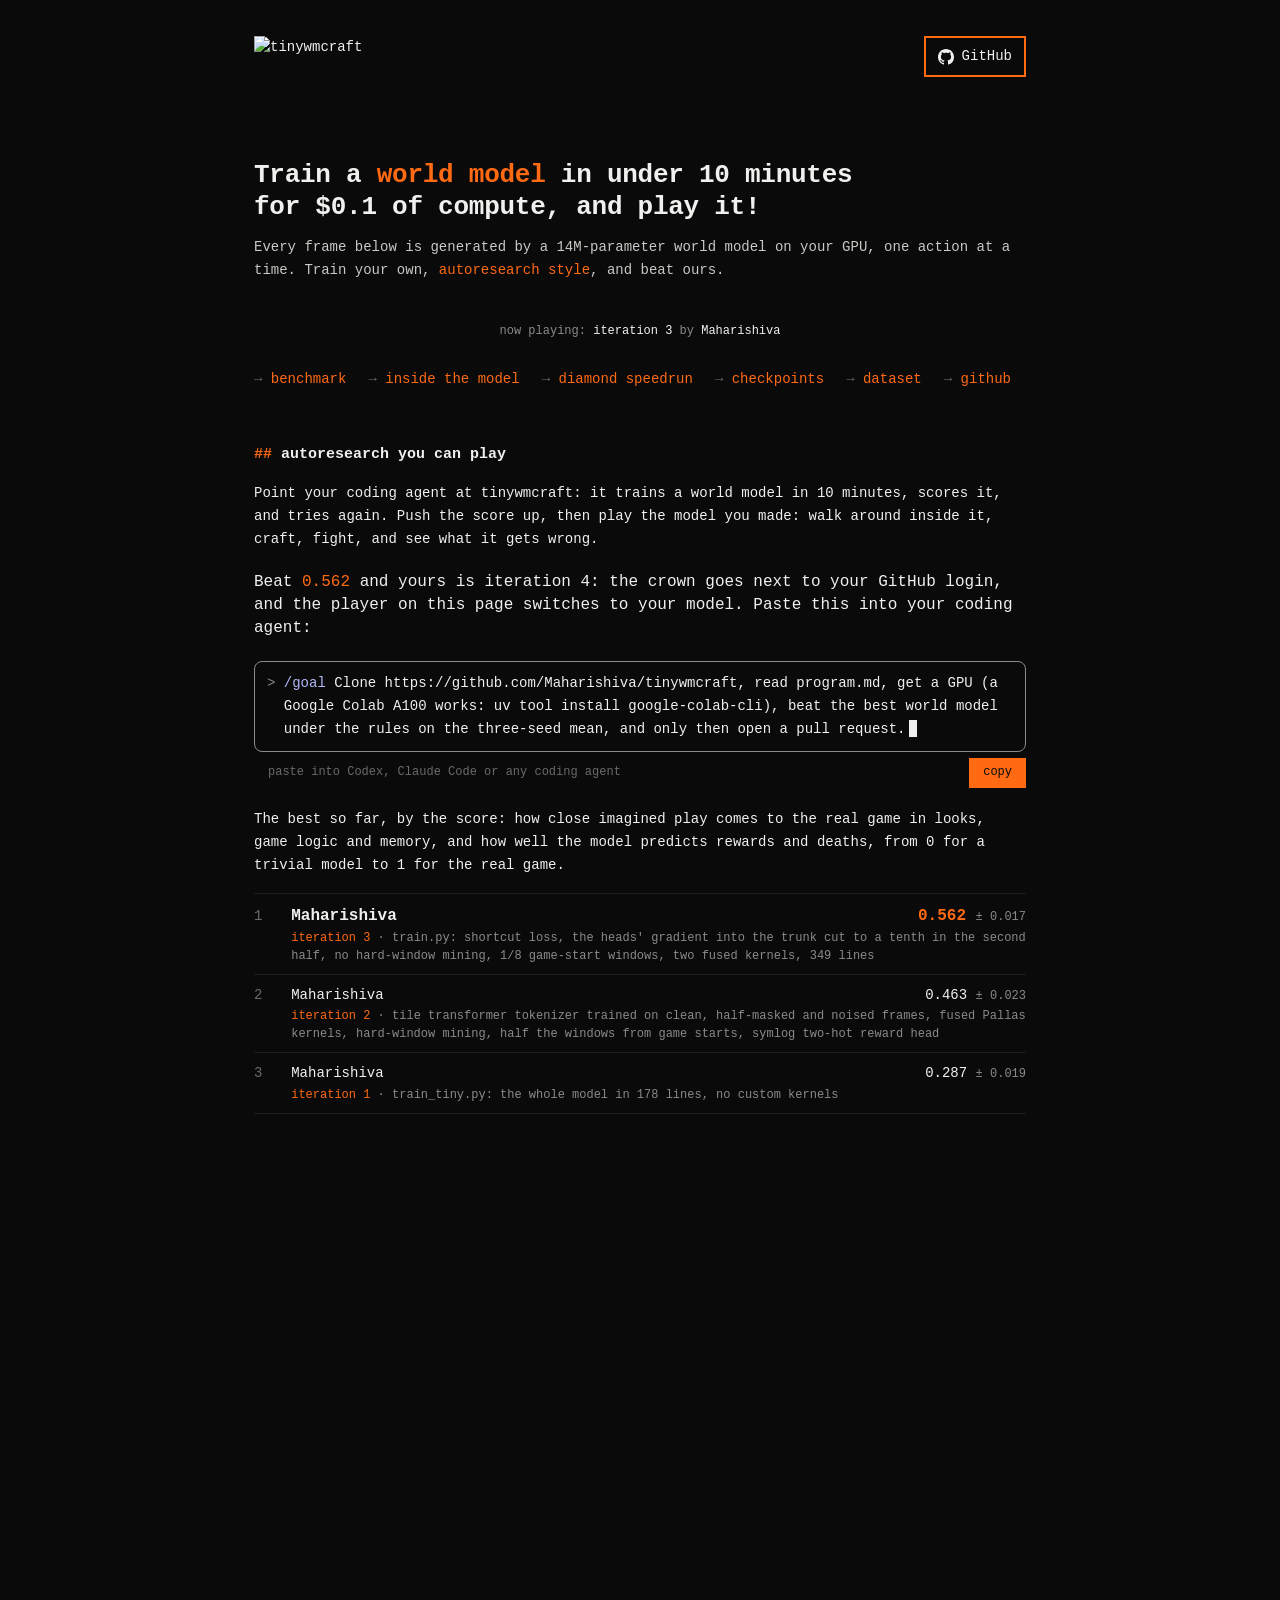
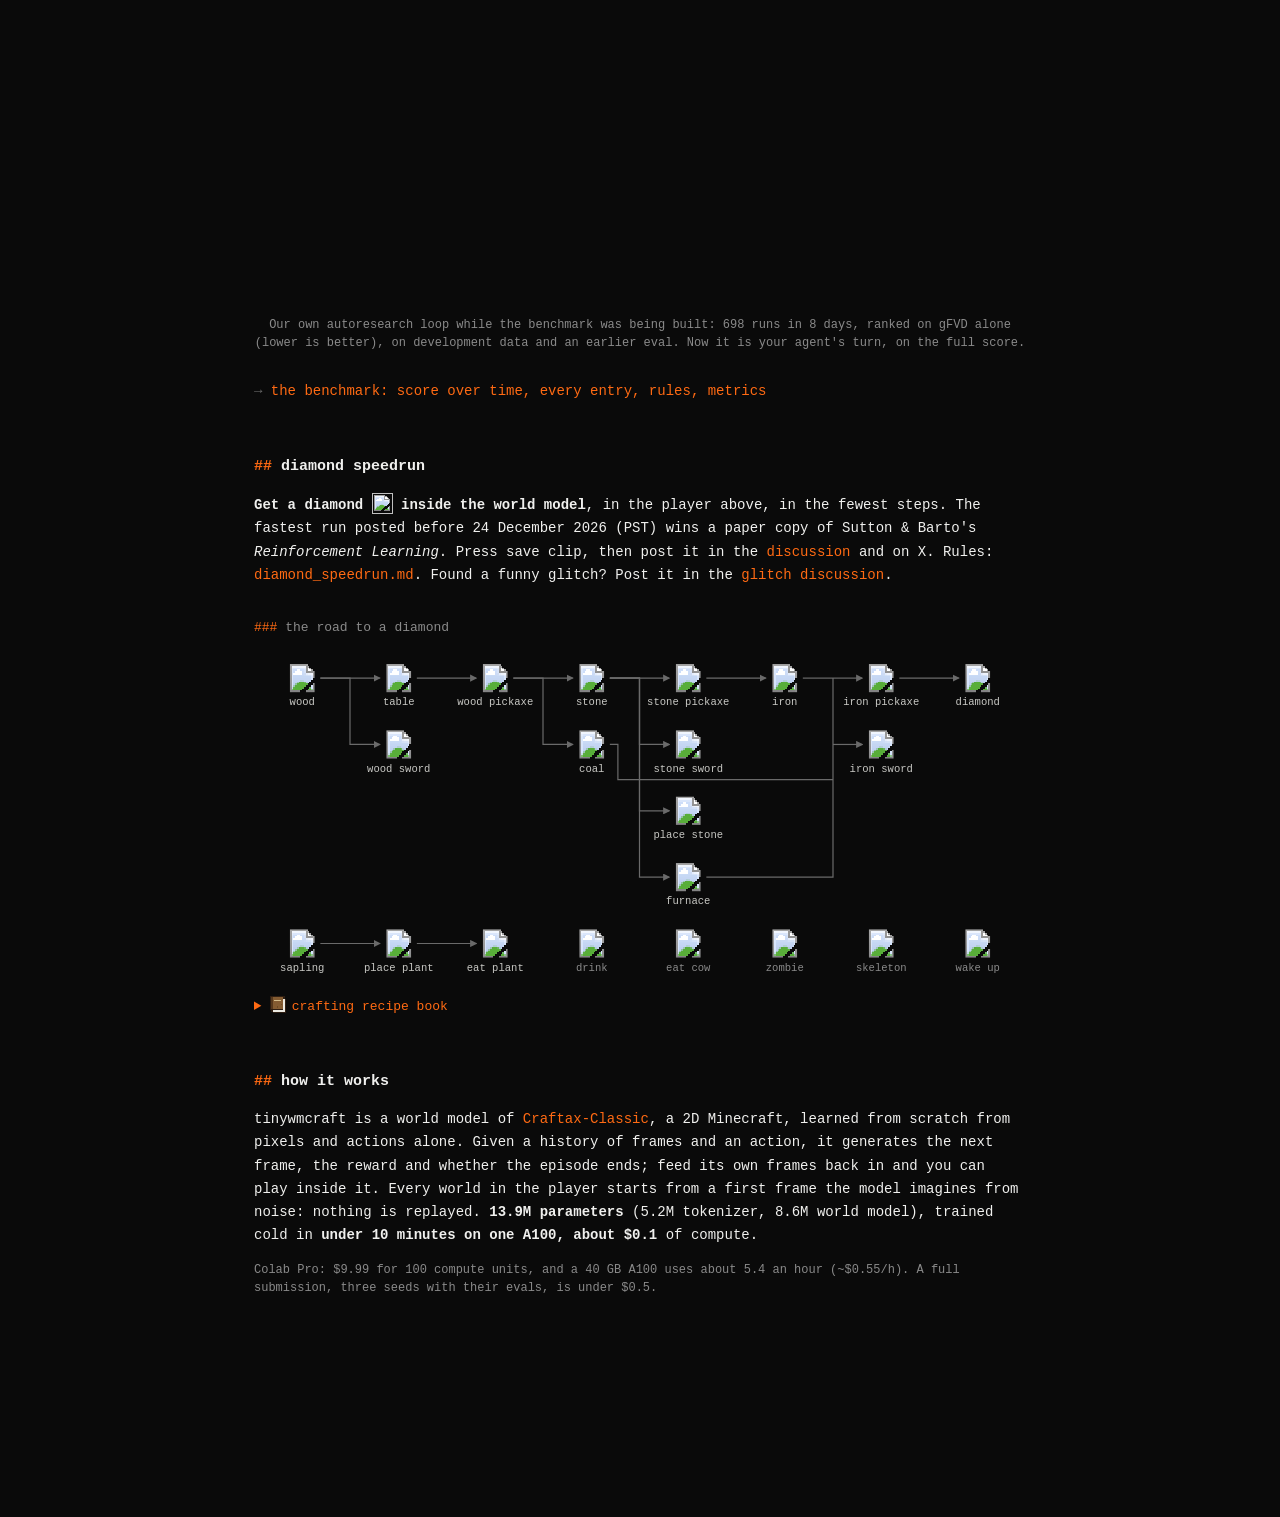
==== commit a71b3745: "iteration notes match the code: iteration 2 already trains the tokenizer on masked and noised frames" ====
--- a/docs/index.html
+++ b/docs/index.html
@@ -137,8 +137,8 @@
 </div>
 <p>The best so far, by the score: how close imagined play comes to the real game in looks, game logic and memory, and how well the model predicts rewards and deaths, from 0 for a trivial model to 1 for the real game.</p>
 <ol class="top" id="benchmark">
-<li class="lead"><span class="r">1</span><span class="who"><img class="crown" src="icons/crown.png" alt="crown" onerror="this.remove()"><a href="https://github.com/Maharishiva">Maharishiva</a></span><span class="g">0.562 <span class="sd">± 0.017</span></span><span class="ch"><a href="https://github.com/Maharishiva/tinywmcraft/blob/8538aa5/train.py">iteration 3</a> · train.py: clean/masked/noised tokenizer, flow matching + shortcut loss, Muon, two fused kernels, 1/8 game-start windows</span></li>
-<li><span class="r">2</span><span class="who"><a href="https://github.com/Maharishiva">Maharishiva</a></span><span class="g">0.463 <span class="sd">± 0.023</span></span><span class="ch"><a href="https://github.com/Maharishiva/tinywmcraft/blob/80b1c34/train.py">iteration 2</a> · tile transformer tokenizer, fused Pallas kernels, hard-window mining, symlog reward head</span></li>
+<li class="lead"><span class="r">1</span><span class="who"><img class="crown" src="icons/crown.png" alt="crown" onerror="this.remove()"><a href="https://github.com/Maharishiva">Maharishiva</a></span><span class="g">0.562 <span class="sd">± 0.017</span></span><span class="ch"><a href="https://github.com/Maharishiva/tinywmcraft/blob/8538aa5/train.py">iteration 3</a> · train.py: shortcut loss, the heads' gradient into the trunk cut to a tenth in the second half, no hard-window mining, 1/8 game-start windows, two fused kernels, 349 lines</span></li>
+<li><span class="r">2</span><span class="who"><a href="https://github.com/Maharishiva">Maharishiva</a></span><span class="g">0.463 <span class="sd">± 0.023</span></span><span class="ch"><a href="https://github.com/Maharishiva/tinywmcraft/blob/80b1c34/train.py">iteration 2</a> · tile transformer tokenizer trained on clean, half-masked and noised frames, fused Pallas kernels, hard-window mining, half the windows from game starts, symlog two-hot reward head</span></li>
 <li><span class="r">3</span><span class="who"><a href="https://github.com/Maharishiva">Maharishiva</a></span><span class="g">0.287 <span class="sd">± 0.019</span></span><span class="ch"><a href="https://github.com/Maharishiva/tinywmcraft/blob/23e6515/train_tiny.py">iteration 1</a> · train_tiny.py: the whole model in 178 lines, no custom kernels</span></li>
 </ol>
 <figure><picture><source media="(max-width:560px)" srcset="assets/autoresearch_phone.svg" width="358" height="270"><img src="assets/autoresearch.svg" alt="gFVD of 698 training runs over 8 days: the accepted recipe steps down from 61.3 to 42.5" width="772" height="350" loading="lazy"></picture>
